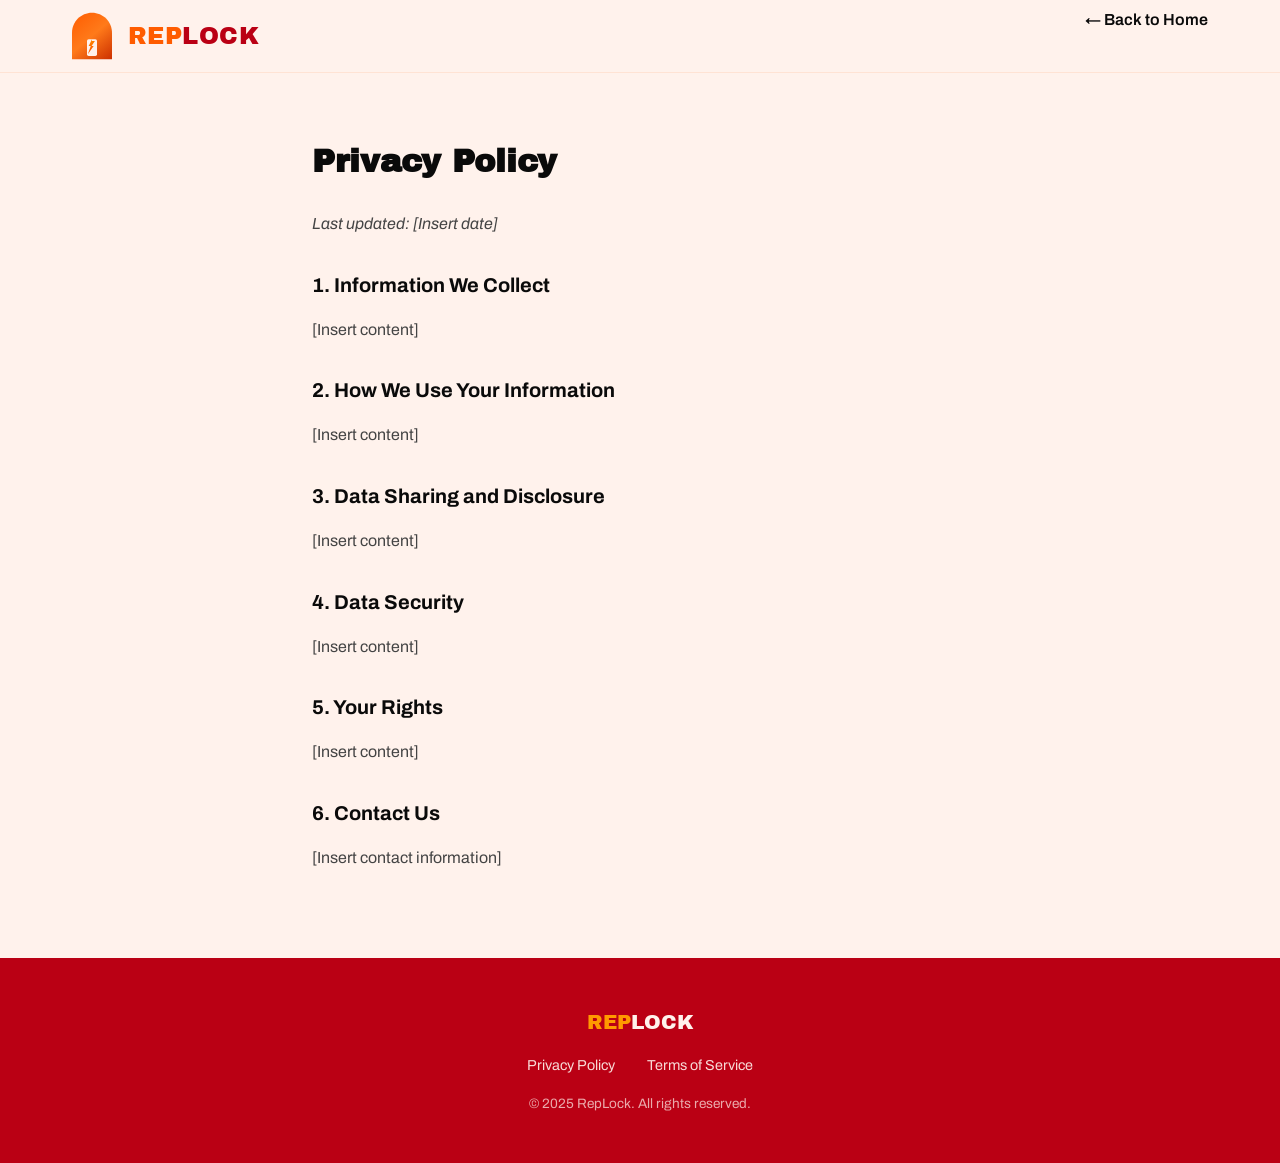
==== privacy.html @ a11ad2d0 "Initial commit: RepLock landing page Made-with: Cursor" ====
<!DOCTYPE html>
<html lang="en">
<head>
  <meta charset="UTF-8">
  <meta name="viewport" content="width=device-width, initial-scale=1.0">
  <title>Privacy Policy — RepLock</title>
  <link rel="preconnect" href="https://fonts.googleapis.com">
  <link rel="preconnect" href="https://fonts.gstatic.com" crossorigin>
  <link href="https://fonts.googleapis.com/css2?family=Archivo+Black&family=Archivo:wght@400;500;600;700&display=swap" rel="stylesheet">
  <link rel="stylesheet" href="styles.css">
  <style>
    .legal-page { padding: calc(var(--header-height, 72px) + var(--space-2xl, 3rem)) var(--space-lg) var(--space-2xl); max-width: 720px; margin: 0 auto; }
    .legal-page h1 { font-family: var(--font-display); font-size: 2rem; margin-bottom: var(--space-md); }
    .legal-page h2 { font-size: 1.25rem; margin-top: var(--space-lg); margin-bottom: var(--space-sm); }
    .legal-page p, .legal-page ul { margin-bottom: var(--space-md); color: #444; }
    .legal-page ul { padding-left: 1.5rem; }
    .legal-page a { color: var(--orange-primary); }
    .back-link { display: inline-block; margin-bottom: var(--space-lg); font-weight: 600; }
  </style>
</head>
<body>
  <header class="header">
    <nav class="nav">
      <a href="index.html" class="logo" aria-label="RepLock Home">
        <span class="logo-icon">
          <svg viewBox="0 0 48 56" fill="none" xmlns="http://www.w3.org/2000/svg" aria-hidden="true">
            <defs>
              <linearGradient id="logo-lock-grad" x1="0" y1="0" x2="48" y2="56" gradientUnits="userSpaceOnUse">
                <stop stop-color="#FF5C00"/><stop offset="0.5" stop-color="#FF7A1A"/><stop offset="1" stop-color="#CC3000"/>
              </linearGradient>
              <linearGradient id="logo-bolt-grad" x1="22" y1="28" x2="28" y2="44" gradientUnits="userSpaceOnUse">
                <stop stop-color="#FF9A00"/><stop offset="1" stop-color="#FF5C00"/>
              </linearGradient>
            </defs>
            <path d="M24 0C10.745 0 0 10.745 0 24v4h48v-4C48 10.745 37.255 0 24 0z" fill="url(#logo-lock-grad)"/>
            <path d="M0 28v28h48V28H0z" fill="url(#logo-lock-grad)"/>
            <rect x="18" y="32" width="12" height="20" rx="2" fill="#FFF2EC"/>
            <path d="M24 32L20 40h2.5L19 50l7-10h-2.5l4-6H24z" fill="url(#logo-bolt-grad)"/>
          </svg>
        </span>
        <span class="logo-text"><span class="logo-rep">REP</span><span class="logo-lock">LOCK</span></span>
      </a>
      <a href="index.html" class="back-link">← Back to Home</a>
    </nav>
  </header>

  <main class="legal-page">
    <h1>Privacy Policy</h1>
    <p><em>Last updated: [Insert date]</em></p>

    <!-- Insert your privacy policy content below -->

    <h2>1. Information We Collect</h2>
    <p>[Insert content]</p>

    <h2>2. How We Use Your Information</h2>
    <p>[Insert content]</p>

    <h2>3. Data Sharing and Disclosure</h2>
    <p>[Insert content]</p>

    <h2>4. Data Security</h2>
    <p>[Insert content]</p>

    <h2>5. Your Rights</h2>
    <p>[Insert content]</p>

    <h2>6. Contact Us</h2>
    <p>[Insert contact information]</p>
  </main>

  <footer class="footer">
    <div class="container">
      <a href="index.html" class="footer-logo">
        <span class="logo-text"><span class="logo-rep">REP</span><span class="logo-lock">LOCK</span></span>
      </a>
      <nav class="footer-legal">
        <a href="privacy.html">Privacy Policy</a>
        <a href="terms.html">Terms of Service</a>
      </nav>
      <p class="footer-copy">&copy; 2025 RepLock. All rights reserved.</p>
    </div>
  </footer>
</body>
</html>
---- styles.css ----
/* ============================================
   RepLock — Energy & Action
   Brand palette & design system
   ============================================ */

:root {
  /* Brand palette */
  --orange-primary: #FF5C00;
  --orange-dark: #CC3000;
  --orange-light: #FF9A00;
  --cream: #FFF2EC;
  --dark: #BA0014;
  --white: #ffffff;
  --black: #0a0a0a;

  /* Gradients */
  --gradient-fire: linear-gradient(135deg, #FF5C00 0%, #CC3000 50%, #BA0014 100%);
  --gradient-hero: linear-gradient(180deg, #FFF2EC 0%, #ffffff 40%, #FFF2EC 100%);
  --gradient-card: linear-gradient(145deg, #ffffff 0%, #FFF2EC 100%);

  /* Typography */
  --font-display: 'Archivo Black', sans-serif;
  --font-body: 'Archivo', sans-serif;

  /* Spacing */
  --space-xs: 0.5rem;
  --space-sm: 1rem;
  --space-md: 1.5rem;
  --space-lg: 2rem;
  --space-xl: 3rem;
  --space-2xl: 4rem;

  /* Layout */
  --container-max: 1200px;
  --header-height: 72px;
  --radius: 12px;
  --radius-lg: 20px;

  /* Transitions */
  --ease-out: cubic-bezier(0.22, 1, 0.36, 1);
  --duration: 0.3s;
}

/* Reset & base */
*, *::before, *::after {
  box-sizing: border-box;
  margin: 0;
  padding: 0;
}

html {
  scroll-behavior: smooth;
}

body {
  font-family: var(--font-body);
  font-size: 1rem;
  line-height: 1.6;
  color: var(--black);
  background: var(--cream);
  overflow-x: hidden;
}

a {
  color: inherit;
  text-decoration: none;
}

ul {
  list-style: none;
}

img {
  max-width: 100%;
  height: auto;
}

/* ============================================
   Header & Navigation
   ============================================ */

.header {
  position: fixed;
  top: 0;
  left: 0;
  right: 0;
  z-index: 100;
  background: rgba(255, 242, 236, 0.95);
  backdrop-filter: blur(12px);
  border-bottom: 1px solid rgba(255, 92, 0, 0.1);
}

.nav {
  position: relative;
  display: flex;
  align-items: center;
  justify-content: space-between;
  max-width: var(--container-max);
  margin: 0 auto;
  padding: var(--space-sm) var(--space-lg);
  height: var(--header-height);
}

.logo {
  display: flex;
  align-items: center;
  gap: var(--space-sm);
  font-family: var(--font-display);
  font-size: 1.5rem;
  letter-spacing: 0.02em;
}

.logo-icon {
  width: 40px;
  height: 48px;
  flex-shrink: 0;
}

.logo-icon svg {
  width: 100%;
  height: 100%;
  object-fit: contain;
}

.logo-rep {
  color: var(--orange-primary);
}

.logo-lock {
  color: var(--dark);
}

.nav-links {
  display: flex;
  align-items: center;
  gap: var(--space-lg);
}

.nav-links a {
  font-weight: 600;
  font-size: 0.95rem;
  transition: color var(--duration) var(--ease-out);
}

.nav-links a:hover {
  color: var(--orange-primary);
}

.nav-cta {
  padding: var(--space-xs) var(--space-md);
  background: var(--orange-primary);
  color: var(--white) !important;
  border-radius: var(--radius);
  transition: background var(--duration) var(--ease-out), transform var(--duration) var(--ease-out);
}

.nav-cta:hover {
  background: var(--orange-dark);
  transform: translateY(-2px);
}

.nav-toggle {
  display: none;
  flex-direction: column;
  gap: 6px;
  background: none;
  border: none;
  cursor: pointer;
  padding: var(--space-xs);
}

.nav-toggle span {
  width: 24px;
  height: 3px;
  background: var(--dark);
  border-radius: 2px;
  transition: transform var(--duration) var(--ease-out), opacity var(--duration) var(--ease-out);
}

.nav.open .nav-toggle span:nth-child(1) {
  transform: rotate(45deg) translate(5px, 5px);
}

.nav.open .nav-toggle span:nth-child(2) {
  opacity: 0;
}

.nav.open .nav-toggle span:nth-child(3) {
  transform: rotate(-45deg) translate(5px, -5px);
}

/* ============================================
   Hero
   ============================================ */

.hero {
  position: relative;
  min-height: 100vh;
  display: flex;
  align-items: center;
  padding-top: var(--header-height);
  overflow: hidden;
}

.hero-bg {
  position: absolute;
  inset: 0;
  background: var(--gradient-hero);
  z-index: 0;
}

.hero-bg::before {
  content: '';
  position: absolute;
  top: -50%;
  right: -20%;
  width: 80%;
  height: 150%;
  background: radial-gradient(ellipse, rgba(255, 92, 0, 0.15) 0%, transparent 70%);
  pointer-events: none;
}

.hero-bg::after {
  content: '';
  position: absolute;
  bottom: -30%;
  left: -10%;
  width: 60%;
  height: 100%;
  background: radial-gradient(ellipse, rgba(255, 154, 0, 0.1) 0%, transparent 70%);
  pointer-events: none;
}

.hero-content {
  position: relative;
  z-index: 1;
  max-width: var(--container-max);
  margin: 0 auto;
  padding: var(--space-2xl) var(--space-lg);
  display: grid;
  grid-template-columns: 1fr 1fr;
  gap: var(--space-2xl);
  align-items: center;
}

.hero-tagline {
  font-weight: 700;
  font-size: 0.9rem;
  text-transform: uppercase;
  letter-spacing: 0.15em;
  color: var(--orange-primary);
  margin-bottom: var(--space-sm);
}

.hero-title {
  font-family: var(--font-display);
  font-size: clamp(2.5rem, 5vw, 4rem);
  line-height: 1.1;
  letter-spacing: -0.02em;
  color: var(--black);
  margin-bottom: var(--space-md);
}

.hero-title .highlight {
  background: var(--gradient-fire);
  -webkit-background-clip: text;
  -webkit-text-fill-color: transparent;
  background-clip: text;
}

.hero-subtitle {
  font-size: 1.15rem;
  color: #333;
  max-width: 480px;
  margin-bottom: var(--space-lg);
}

.hero-ctas {
  display: flex;
  flex-wrap: wrap;
  gap: var(--space-md);
  margin-bottom: var(--space-xl);
}

/* Buttons */
.btn {
  display: inline-flex;
  align-items: center;
  justify-content: center;
  padding: var(--space-md) var(--space-xl);
  font-family: var(--font-body);
  font-weight: 700;
  font-size: 1rem;
  border-radius: var(--radius);
  transition: all var(--duration) var(--ease-out);
  cursor: pointer;
  border: 2px solid transparent;
}

.btn-primary {
  background: var(--orange-primary);
  color: var(--white);
  border-color: var(--orange-primary);
}

.btn-primary:hover {
  background: var(--orange-dark);
  border-color: var(--orange-dark);
  transform: translateY(-2px);
  box-shadow: 0 8px 24px rgba(255, 92, 0, 0.35);
}

.btn-secondary {
  background: transparent;
  color: var(--orange-primary);
  border-color: var(--orange-primary);
}

.btn-secondary:hover {
  background: rgba(255, 92, 0, 0.08);
  transform: translateY(-2px);
}

.btn-large {
  padding: var(--space-md) var(--space-xl);
  font-size: 1.1rem;
}

/* Phone mockup */
.hero-preview {
  display: flex;
  justify-content: center;
  align-items: center;
}

.phone-mockup {
  width: 280px;
  background: var(--dark);
  border-radius: 32px;
  padding: 12px;
  box-shadow: 0 24px 64px rgba(186, 0, 20, 0.25);
}

.phone-screen {
  background: var(--cream);
  border-radius: 24px;
  padding: var(--space-xl);
  display: flex;
  flex-direction: column;
  align-items: center;
  gap: var(--space-lg);
}

.mockup-rep-counter {
  width: 100%;
  background: var(--gradient-fire);
  border-radius: var(--radius-lg);
  padding: var(--space-lg);
  text-align: center;
}

.mockup-count {
  display: block;
  font-family: var(--font-display);
  font-size: 2.5rem;
  color: var(--white);
  line-height: 1.2;
}

.mockup-divider {
  opacity: 0.8;
  margin: 0 2px;
}

.mockup-label {
  display: block;
  font-size: 0.75rem;
  font-weight: 600;
  color: rgba(255, 255, 255, 0.9);
  text-transform: uppercase;
  letter-spacing: 0.1em;
  margin-top: var(--space-xs);
}

.mockup-progress {
  height: 6px;
  background: rgba(255, 255, 255, 0.3);
  border-radius: 3px;
  margin-top: var(--space-md);
  overflow: hidden;
}

.mockup-progress-fill {
  width: 70%;
  height: 100%;
  background: var(--white);
  border-radius: 3px;
  transition: width var(--duration) var(--ease-out);
}

.mockup-btn {
  width: 100%;
  padding: var(--space-md);
  background: var(--orange-primary);
  color: var(--white);
  font-family: var(--font-body);
  font-weight: 700;
  font-size: 1rem;
  border: none;
  border-radius: var(--radius);
  cursor: pointer;
  transition: background var(--duration) var(--ease-out);
}

.mockup-btn:hover {
  background: var(--orange-dark);
}

/* ============================================
   Sections
   ============================================ */

.container {
  max-width: var(--container-max);
  margin: 0 auto;
  padding: 0 var(--space-lg);
}

.section-title {
  font-family: var(--font-display);
  font-size: clamp(2rem, 4vw, 2.75rem);
  text-align: center;
  color: var(--black);
  margin-bottom: var(--space-md);
}

.section-subtitle {
  text-align: center;
  font-size: 1.1rem;
  color: #555;
  margin-bottom: var(--space-xl);
}

/* Value props */
.value-props {
  padding: var(--space-2xl) 0;
}

.value-grid {
  display: grid;
  grid-template-columns: repeat(4, 1fr);
  gap: var(--space-lg);
  margin-top: var(--space-xl);
}

.value-card {
  background: var(--gradient-card);
  border: 1px solid rgba(255, 92, 0, 0.15);
  border-radius: var(--radius-lg);
  padding: var(--space-xl);
  text-align: center;
  transition: transform var(--duration) var(--ease-out), box-shadow var(--duration) var(--ease-out);
}

.value-card:hover {
  transform: translateY(-4px);
  box-shadow: 0 12px 40px rgba(255, 92, 0, 0.15);
}

.value-icon {
  font-size: 2.5rem;
  margin-bottom: var(--space-md);
}

.value-card h3 {
  font-family: var(--font-display);
  font-size: 1.25rem;
  color: var(--dark);
  margin-bottom: var(--space-sm);
}

.value-card p {
  font-size: 0.95rem;
  color: #555;
  line-height: 1.6;
}

/* How it works */
.how-it-works {
  padding: var(--space-2xl) 0;
  background: var(--white);
}

.steps {
  display: flex;
  align-items: flex-start;
  justify-content: center;
  flex-wrap: wrap;
  gap: var(--space-md);
  margin-top: var(--space-xl);
}

.step {
  flex: 1;
  min-width: 200px;
  max-width: 260px;
  text-align: center;
  padding: var(--space-lg);
}

.step-num {
  display: inline-flex;
  align-items: center;
  justify-content: center;
  width: 48px;
  height: 48px;
  background: var(--gradient-fire);
  color: var(--white);
  font-family: var(--font-display);
  font-size: 1.25rem;
  border-radius: 50%;
  margin-bottom: var(--space-md);
}

.step h3 {
  font-family: var(--font-display);
  font-size: 1.1rem;
  color: var(--dark);
  margin-bottom: var(--space-sm);
}

.step p {
  font-size: 0.9rem;
  color: #555;
  line-height: 1.6;
}

.step-arrow {
  display: flex;
  align-items: center;
  padding-top: 60px;
  font-size: 1.5rem;
  color: var(--orange-primary);
  opacity: 0.6;
}

/* Exercises */
.exercises {
  padding: var(--space-2xl) 0;
}

.exercise-grid {
  display: grid;
  grid-template-columns: repeat(3, 1fr);
  gap: var(--space-md);
  margin-top: var(--space-xl);
}

.exercise-card {
  background: var(--white);
  border: 2px solid var(--orange-primary);
  border-radius: var(--radius);
  padding: var(--space-lg);
  font-family: var(--font-display);
  font-size: 1.1rem;
  color: var(--orange-primary);
  text-align: center;
  transition: all var(--duration) var(--ease-out);
}

.exercise-card:hover {
  background: var(--orange-primary);
  color: var(--white);
  transform: scale(1.02);
}

/* Vision */
.vision {
  padding: var(--space-2xl) 0;
  background: var(--white);
}

.vision-content {
  max-width: 720px;
  margin: 0 auto;
  text-align: center;
}

.vision-lead {
  font-size: 1.25rem;
  color: var(--black);
  margin-bottom: var(--space-md);
}

.vision-content p {
  color: #555;
  margin-bottom: var(--space-md);
}

.vision-stats {
  display: flex;
  justify-content: center;
  gap: var(--space-2xl);
  margin-top: var(--space-xl);
}

.stat {
  display: flex;
  flex-direction: column;
  align-items: center;
  padding: var(--space-lg) var(--space-xl);
  border: 2px solid var(--orange-primary);
  border-radius: var(--radius);
  background: var(--cream);
}

.stat-value {
  font-family: var(--font-display);
  font-size: 2rem;
  color: var(--orange-primary);
}

.stat-label {
  font-size: 0.9rem;
  font-weight: 600;
  color: var(--dark);
}

/* CTA */
.cta {
  padding: var(--space-2xl) 0;
}

.cta-box {
  max-width: 560px;
  margin: 0 auto;
  background: var(--gradient-fire);
  border-radius: var(--radius-lg);
  padding: var(--space-2xl);
  text-align: center;
}

.cta-title {
  font-family: var(--font-display);
  font-size: clamp(1.75rem, 3vw, 2.25rem);
  color: var(--white);
  margin-bottom: var(--space-sm);
}

.cta-subtitle {
  font-size: 1.1rem;
  color: rgba(255, 255, 255, 0.9);
  margin-bottom: var(--space-lg);
}

.cta-form {
  display: flex;
  flex-direction: column;
  gap: var(--space-md);
}

.cta-form input {
  padding: var(--space-md) var(--space-lg);
  font-family: var(--font-body);
  font-size: 1rem;
  border: 2px solid rgba(255, 255, 255, 0.3);
  border-radius: var(--radius);
  background: rgba(255, 255, 255, 0.95);
  transition: border-color var(--duration) var(--ease-out);
}

.cta-form input:focus {
  outline: none;
  border-color: var(--white);
}

.cta-form .btn-primary {
  background: var(--white);
  color: var(--orange-primary);
  border-color: var(--white);
}

.cta-form .btn-primary:hover {
  background: var(--cream);
  border-color: var(--cream);
  color: var(--orange-dark);
}

.cta-note {
  font-size: 0.85rem;
  color: rgba(255, 255, 255, 0.8);
  margin-top: var(--space-md);
}

/* Footer */
.footer {
  padding: var(--space-xl) 0;
  background: var(--dark);
  color: var(--cream);
  text-align: center;
}

.footer-logo {
  font-family: var(--font-display);
  font-size: 1.25rem;
  display: inline-block;
  margin-bottom: var(--space-sm);
}

.footer-logo .logo-rep {
  color: var(--orange-light);
}

.footer-logo .logo-lock {
  color: var(--cream);
}

.footer-tagline {
  font-size: 0.9rem;
  opacity: 0.9;
  margin-bottom: var(--space-sm);
}

.footer-legal {
  display: flex;
  justify-content: center;
  gap: var(--space-lg);
  margin-bottom: var(--space-sm);
}

.footer-legal a {
  font-size: 0.9rem;
  color: var(--cream);
  opacity: 0.9;
  transition: opacity var(--duration) var(--ease-out);
}

.footer-legal a:hover {
  opacity: 1;
  text-decoration: underline;
}

.footer-copy {
  font-size: 0.85rem;
  opacity: 0.7;
}

/* ============================================
   Responsive
   ============================================ */

@media (max-width: 1024px) {
  .hero-content {
    grid-template-columns: 1fr;
    text-align: center;
  }

  .hero-subtitle {
    margin-left: auto;
    margin-right: auto;
  }

  .hero-ctas {
    justify-content: center;
  }

  .value-grid {
    grid-template-columns: repeat(2, 1fr);
  }

  .steps {
    flex-direction: column;
    align-items: center;
  }

  .step-arrow {
    transform: rotate(90deg);
    padding-top: 0;
  }
}

@media (max-width: 768px) {
  .nav-links {
    display: none;
  }

  .nav-toggle {
    display: flex;
  }

  .nav.open .nav-links {
    display: flex;
    flex-direction: column;
    position: absolute;
    top: 100%;
    left: 0;
    right: 0;
    background: var(--cream);
    padding: var(--space-lg);
    border-bottom: 1px solid rgba(255, 92, 0, 0.2);
  }

  .value-grid {
    grid-template-columns: 1fr;
  }

  .exercise-grid {
    grid-template-columns: repeat(2, 1fr);
  }

  .vision-stats {
    flex-direction: column;
  }
}

@media (max-width: 480px) {
  .hero-ctas {
    flex-direction: column;
  }

  .btn {
    width: 100%;
  }

  .phone-mockup {
    width: 260px;
  }

  .exercise-grid {
    grid-template-columns: 1fr;
  }
}
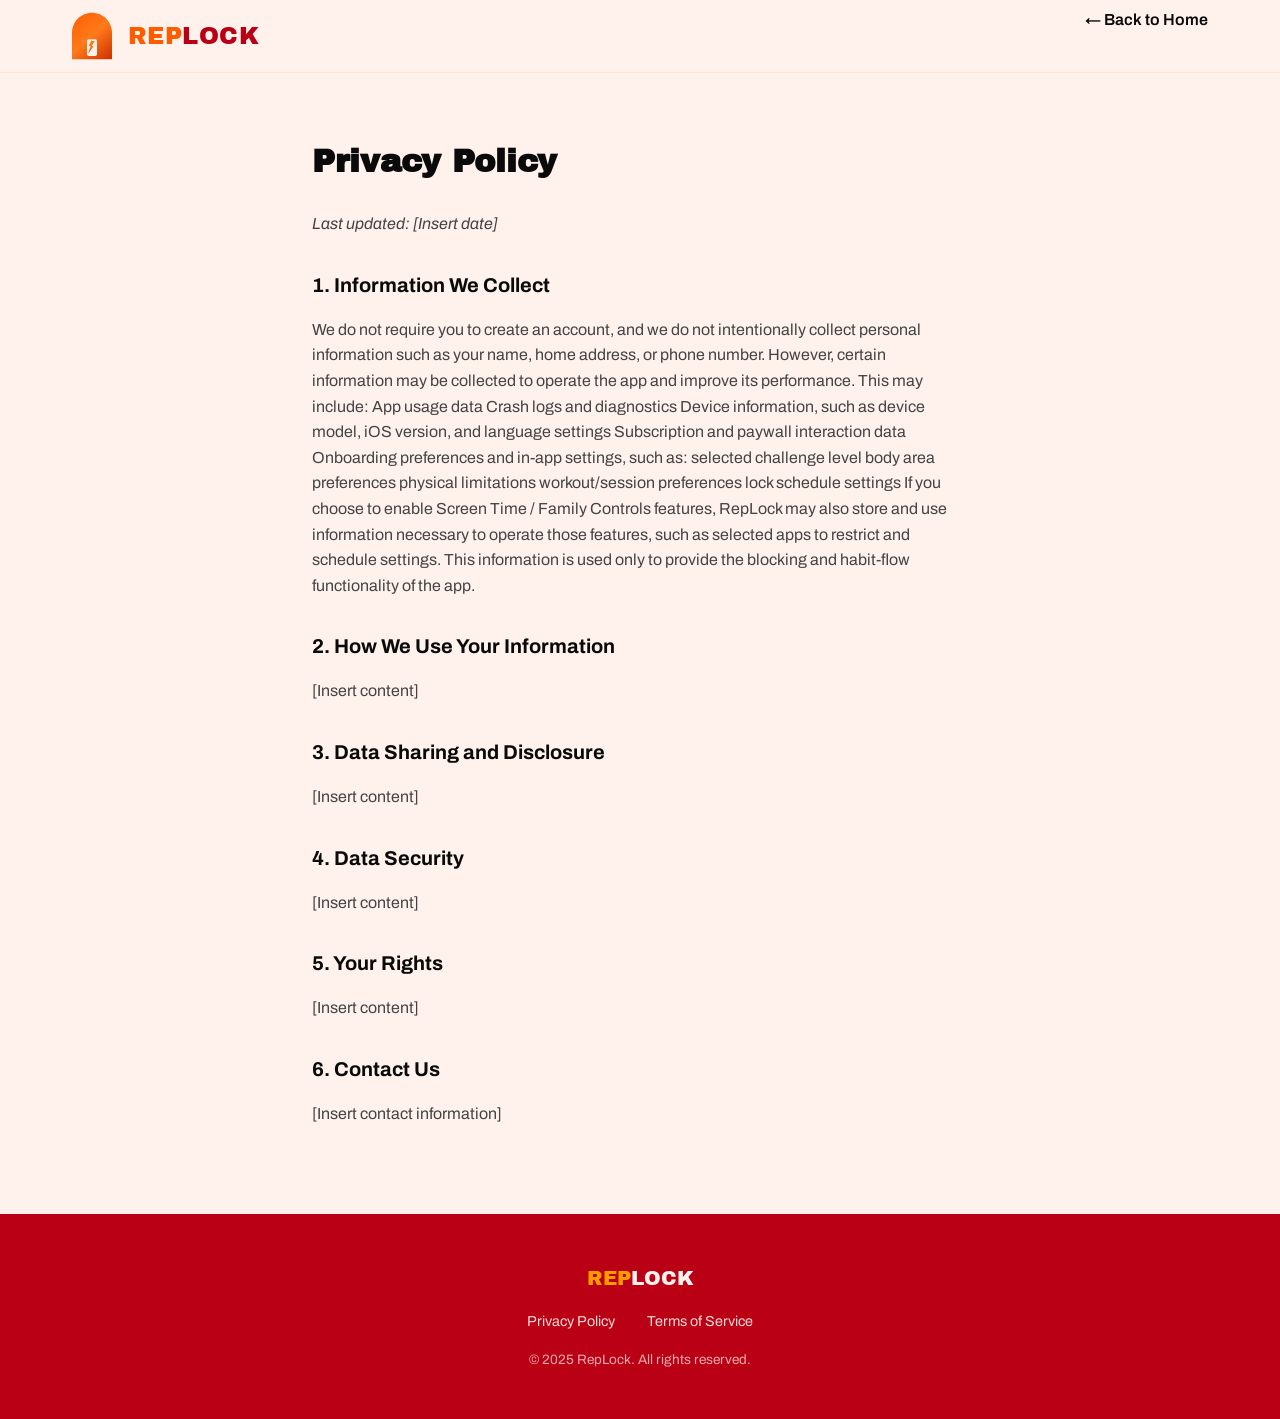
==== commit 5fb46697: "Update privacy.html" ====
--- a/privacy.html
+++ b/privacy.html
@@ -51,7 +51,20 @@
     <!-- Insert your privacy policy content below -->
 
     <h2>1. Information We Collect</h2>
-    <p>[Insert content]</p>
+    <p>We do not require you to create an account, and we do not intentionally collect personal information such as your name, home address, or phone number.
+However, certain information may be collected to operate the app and improve its performance. This may include:
+App usage data
+Crash logs and diagnostics
+Device information, such as device model, iOS version, and language settings
+Subscription and paywall interaction data
+Onboarding preferences and in-app settings, such as:
+selected challenge level
+body area preferences
+physical limitations
+workout/session preferences
+lock schedule settings
+If you choose to enable Screen Time / Family Controls features, RepLock may also store and use information necessary to operate those features, such as selected apps to restrict and schedule settings. This information is used only to provide the blocking and habit-flow functionality of the app.
+</p>
 
     <h2>2. How We Use Your Information</h2>
     <p>[Insert content]</p>
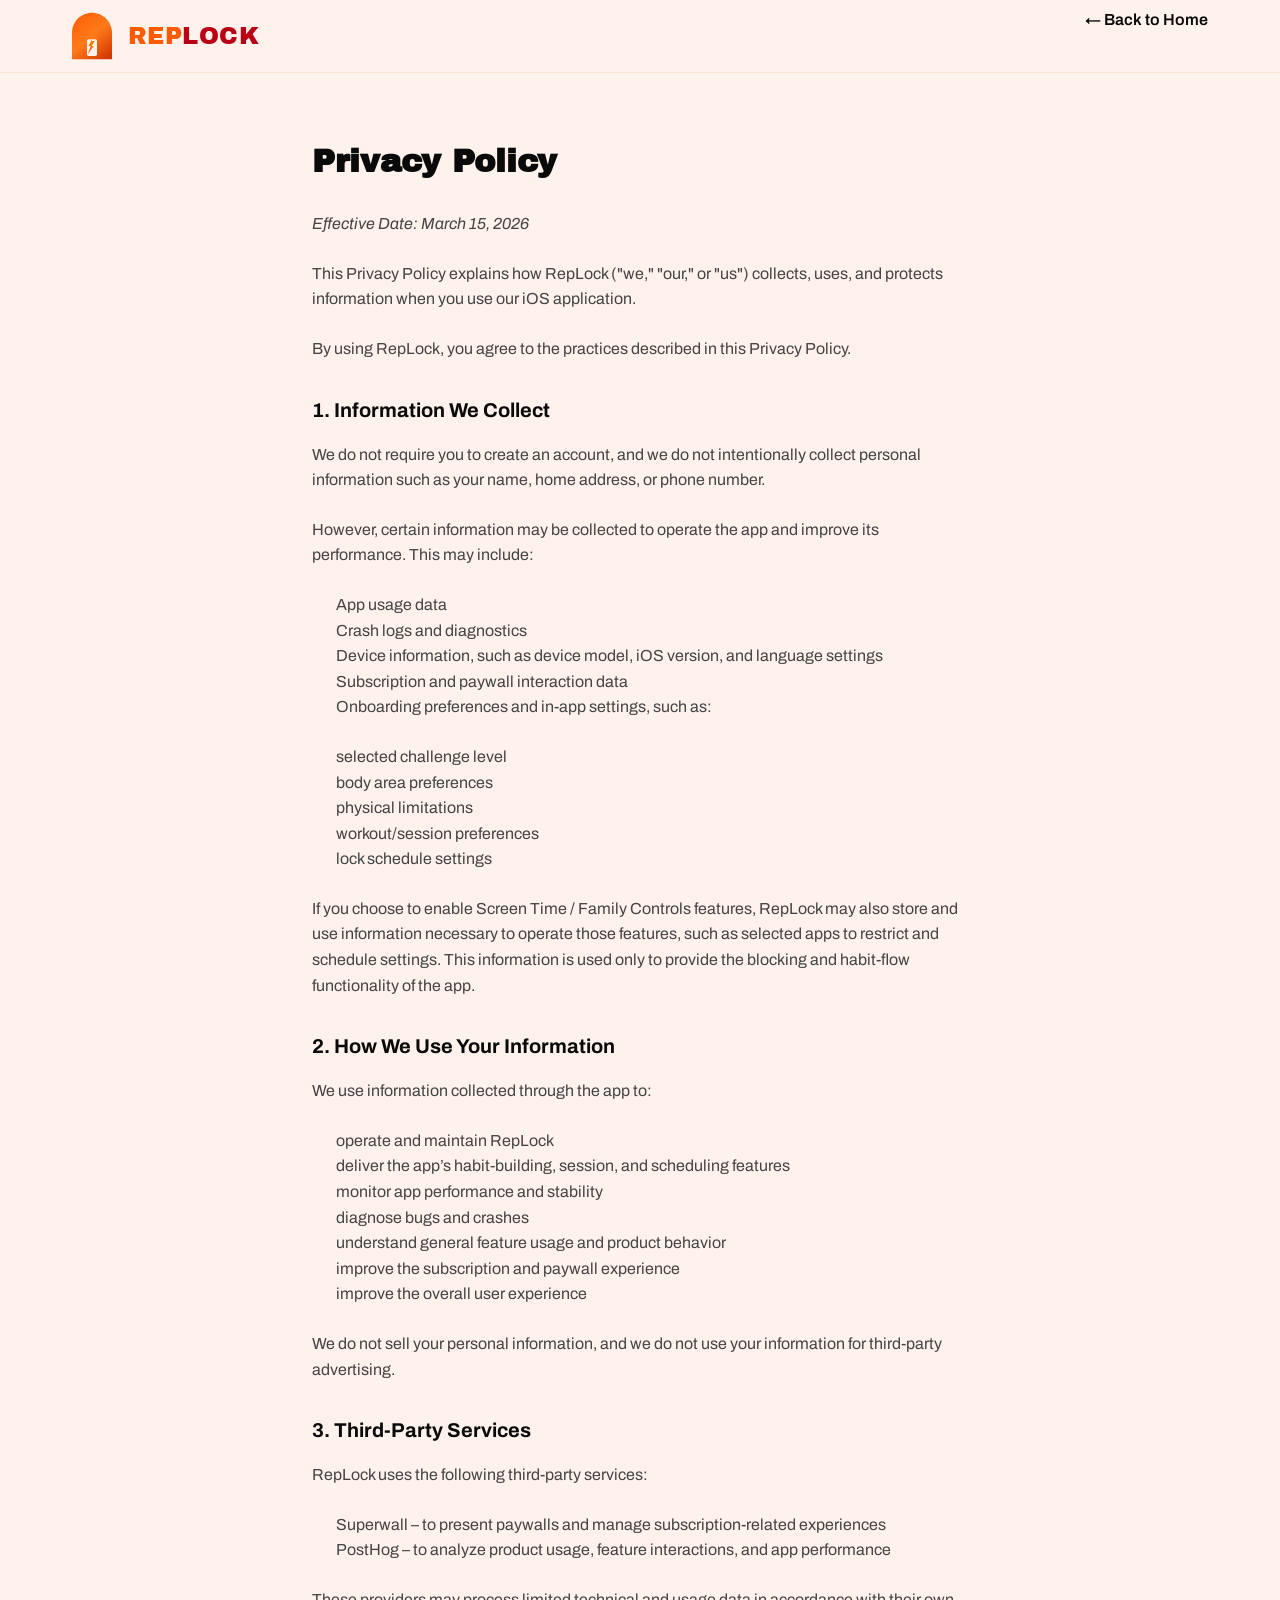
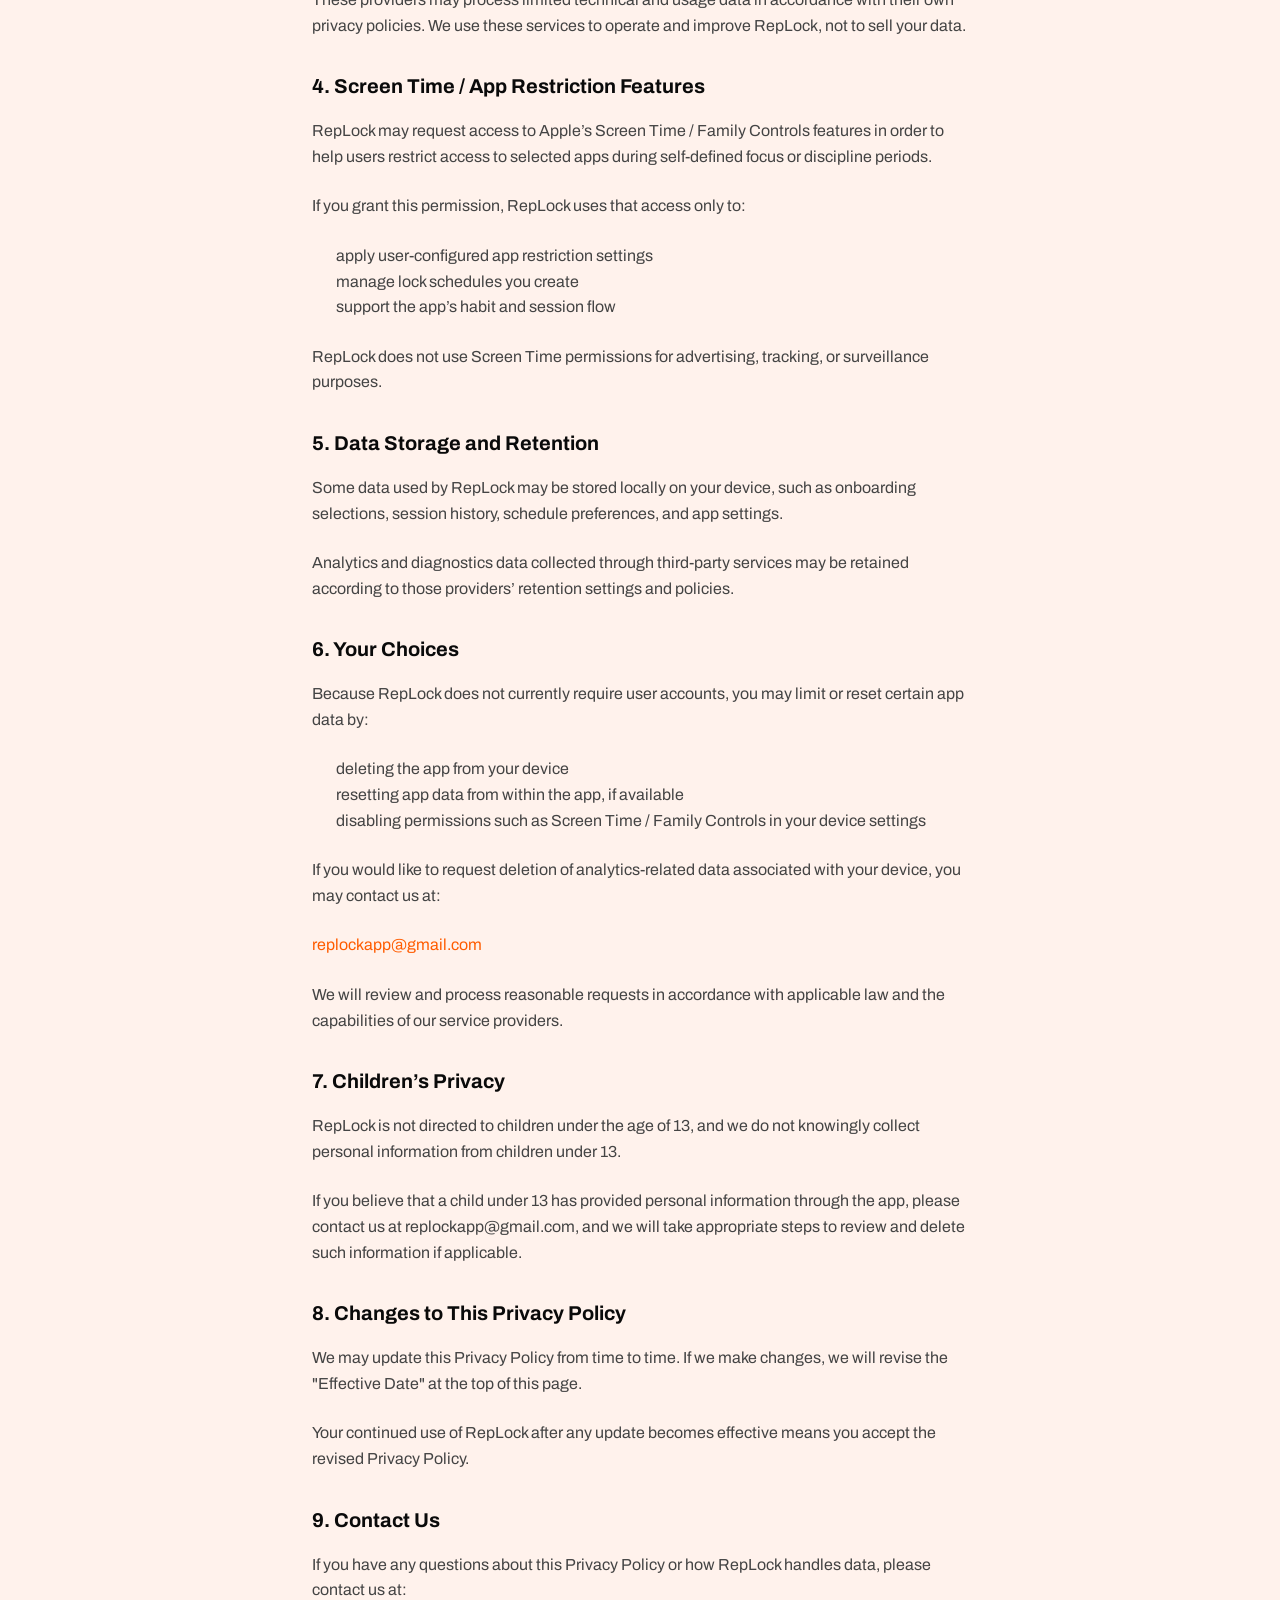
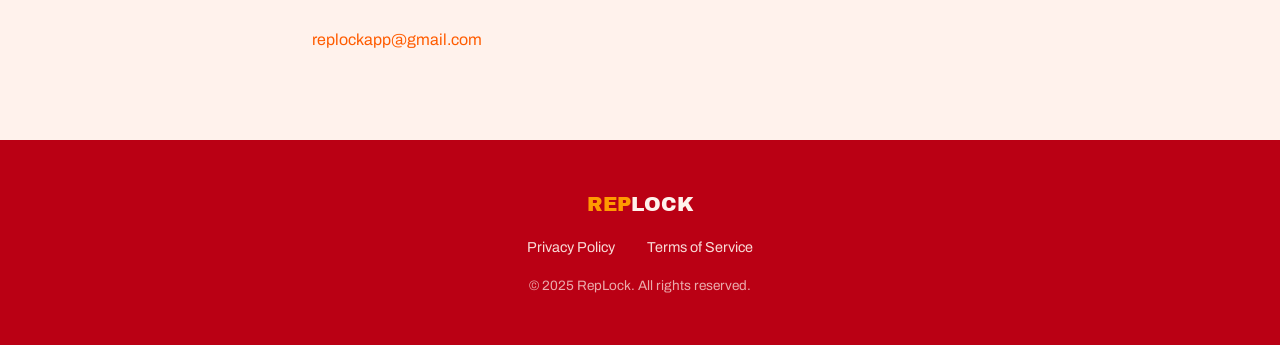
==== commit f389d410: "Update privacy & terms content Made-with: Cursor" ====
--- a/privacy.html
+++ b/privacy.html
@@ -46,40 +46,86 @@
 
   <main class="legal-page">
     <h1>Privacy Policy</h1>
-    <p><em>Last updated: [Insert date]</em></p>
-
-    <!-- Insert your privacy policy content below -->
+    <p><em>Effective Date: March 15, 2026</em></p>
+    <p>This Privacy Policy explains how RepLock ("we," "our," or "us") collects, uses, and protects information when you use our iOS application.</p>
+    <p>By using RepLock, you agree to the practices described in this Privacy Policy.</p>
 
     <h2>1. Information We Collect</h2>
-    <p>We do not require you to create an account, and we do not intentionally collect personal information such as your name, home address, or phone number.
-However, certain information may be collected to operate the app and improve its performance. This may include:
-App usage data
-Crash logs and diagnostics
-Device information, such as device model, iOS version, and language settings
-Subscription and paywall interaction data
-Onboarding preferences and in-app settings, such as:
-selected challenge level
-body area preferences
-physical limitations
-workout/session preferences
-lock schedule settings
-If you choose to enable Screen Time / Family Controls features, RepLock may also store and use information necessary to operate those features, such as selected apps to restrict and schedule settings. This information is used only to provide the blocking and habit-flow functionality of the app.
-</p>
+    <p>We do not require you to create an account, and we do not intentionally collect personal information such as your name, home address, or phone number.</p>
+    <p>However, certain information may be collected to operate the app and improve its performance. This may include:</p>
+    <ul>
+      <li>App usage data</li>
+      <li>Crash logs and diagnostics</li>
+      <li>Device information, such as device model, iOS version, and language settings</li>
+      <li>Subscription and paywall interaction data</li>
+      <li>Onboarding preferences and in-app settings, such as:</li>
+    </ul>
+    <ul>
+      <li>selected challenge level</li>
+      <li>body area preferences</li>
+      <li>physical limitations</li>
+      <li>workout/session preferences</li>
+      <li>lock schedule settings</li>
+    </ul>
+    <p>If you choose to enable Screen Time / Family Controls features, RepLock may also store and use information necessary to operate those features, such as selected apps to restrict and schedule settings. This information is used only to provide the blocking and habit-flow functionality of the app.</p>
 
     <h2>2. How We Use Your Information</h2>
-    <p>[Insert content]</p>
+    <p>We use information collected through the app to:</p>
+    <ul>
+      <li>operate and maintain RepLock</li>
+      <li>deliver the app’s habit-building, session, and scheduling features</li>
+      <li>monitor app performance and stability</li>
+      <li>diagnose bugs and crashes</li>
+      <li>understand general feature usage and product behavior</li>
+      <li>improve the subscription and paywall experience</li>
+      <li>improve the overall user experience</li>
+    </ul>
+    <p>We do not sell your personal information, and we do not use your information for third-party advertising.</p>
 
-    <h2>3. Data Sharing and Disclosure</h2>
-    <p>[Insert content]</p>
+    <h2>3. Third-Party Services</h2>
+    <p>RepLock uses the following third-party services:</p>
+    <ul>
+      <li>Superwall – to present paywalls and manage subscription-related experiences</li>
+      <li>PostHog – to analyze product usage, feature interactions, and app performance</li>
+    </ul>
+    <p>These providers may process limited technical and usage data in accordance with their own privacy policies. We use these services to operate and improve RepLock, not to sell your data.</p>
 
-    <h2>4. Data Security</h2>
-    <p>[Insert content]</p>
+    <h2>4. Screen Time / App Restriction Features</h2>
+    <p>RepLock may request access to Apple’s Screen Time / Family Controls features in order to help users restrict access to selected apps during self-defined focus or discipline periods.</p>
+    <p>If you grant this permission, RepLock uses that access only to:</p>
+    <ul>
+      <li>apply user-configured app restriction settings</li>
+      <li>manage lock schedules you create</li>
+      <li>support the app’s habit and session flow</li>
+    </ul>
+    <p>RepLock does not use Screen Time permissions for advertising, tracking, or surveillance purposes.</p>
 
-    <h2>5. Your Rights</h2>
-    <p>[Insert content]</p>
+    <h2>5. Data Storage and Retention</h2>
+    <p>Some data used by RepLock may be stored locally on your device, such as onboarding selections, session history, schedule preferences, and app settings.</p>
+    <p>Analytics and diagnostics data collected through third-party services may be retained according to those providers’ retention settings and policies.</p>
 
-    <h2>6. Contact Us</h2>
-    <p>[Insert contact information]</p>
+    <h2>6. Your Choices</h2>
+    <p>Because RepLock does not currently require user accounts, you may limit or reset certain app data by:</p>
+    <ul>
+      <li>deleting the app from your device</li>
+      <li>resetting app data from within the app, if available</li>
+      <li>disabling permissions such as Screen Time / Family Controls in your device settings</li>
+    </ul>
+    <p>If you would like to request deletion of analytics-related data associated with your device, you may contact us at:</p>
+    <p><a href="mailto:replockapp@gmail.com">replockapp@gmail.com</a></p>
+    <p>We will review and process reasonable requests in accordance with applicable law and the capabilities of our service providers.</p>
+
+    <h2>7. Children’s Privacy</h2>
+    <p>RepLock is not directed to children under the age of 13, and we do not knowingly collect personal information from children under 13.</p>
+    <p>If you believe that a child under 13 has provided personal information through the app, please contact us at replockapp@gmail.com, and we will take appropriate steps to review and delete such information if applicable.</p>
+
+    <h2>8. Changes to This Privacy Policy</h2>
+    <p>We may update this Privacy Policy from time to time. If we make changes, we will revise the "Effective Date" at the top of this page.</p>
+    <p>Your continued use of RepLock after any update becomes effective means you accept the revised Privacy Policy.</p>
+
+    <h2>9. Contact Us</h2>
+    <p>If you have any questions about this Privacy Policy or how RepLock handles data, please contact us at:</p>
+    <p><a href="mailto:replockapp@gmail.com">replockapp@gmail.com</a></p>
   </main>
 
   <footer class="footer">
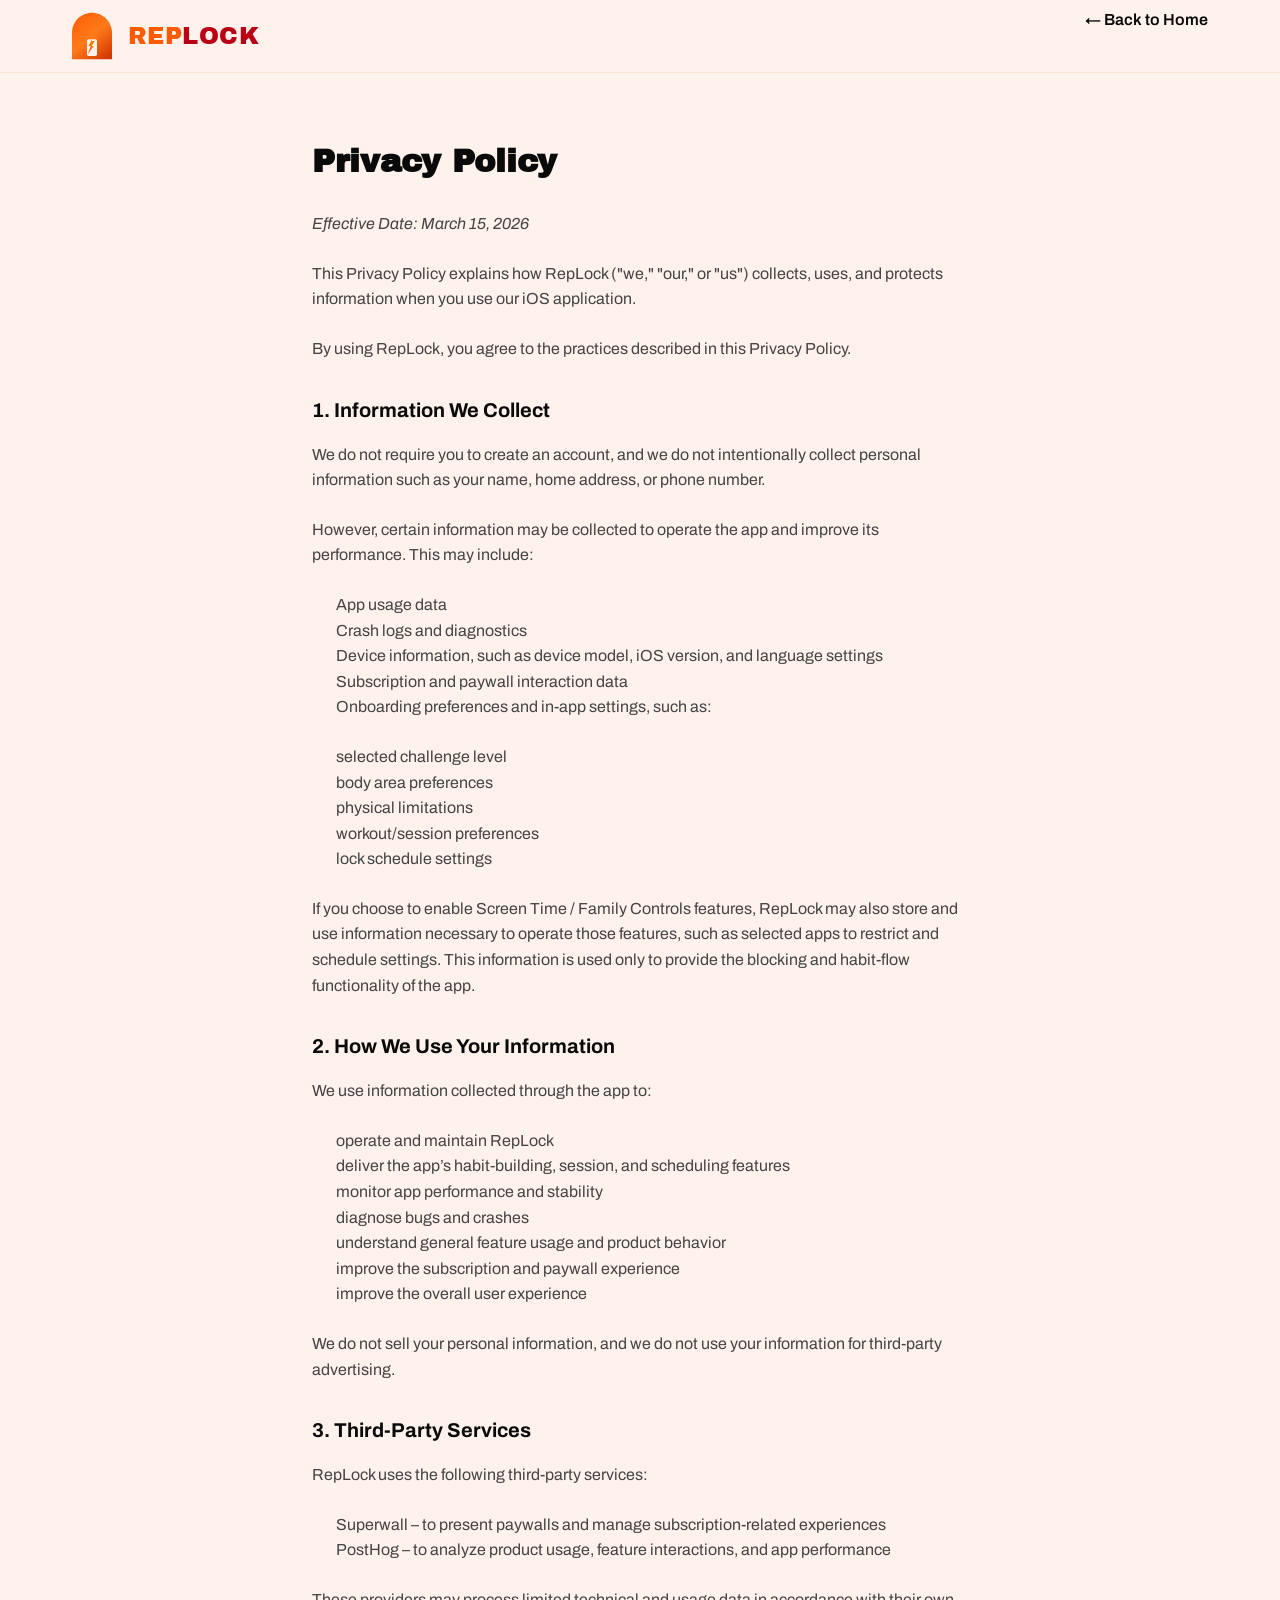
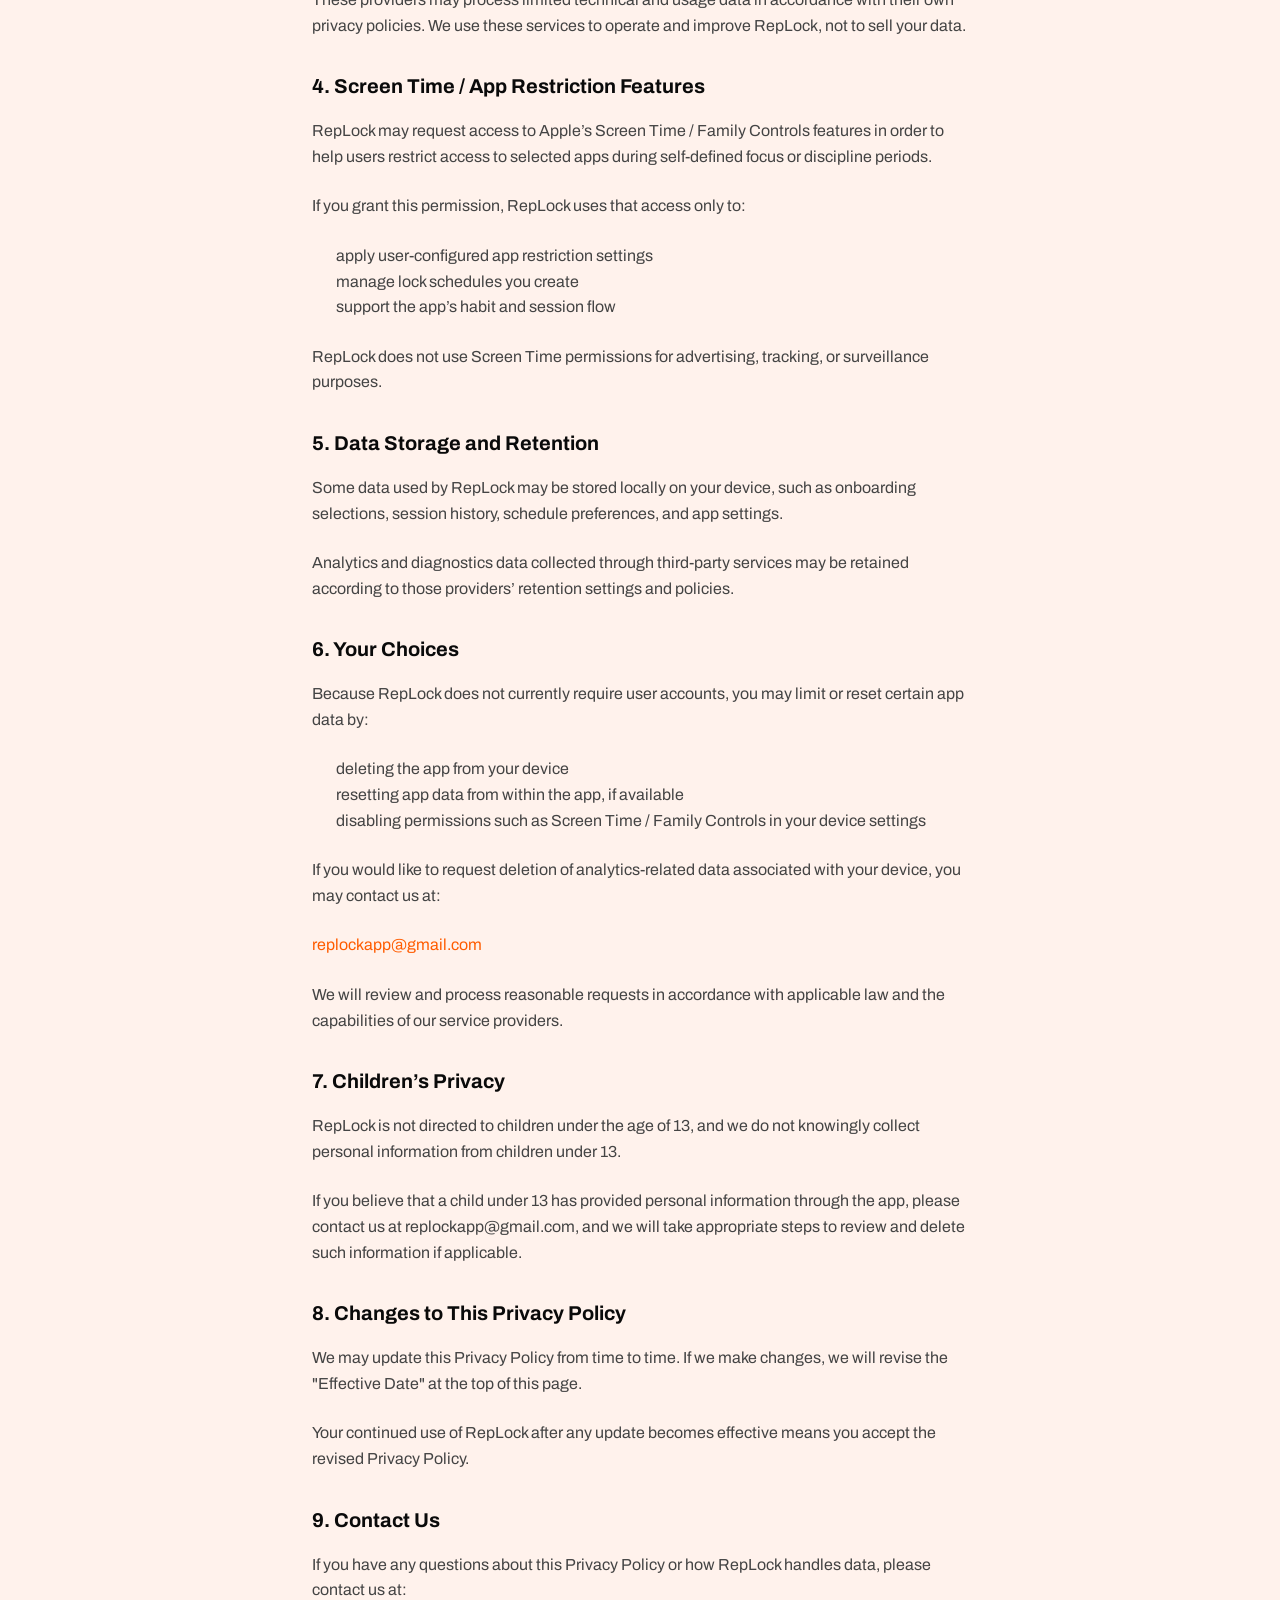
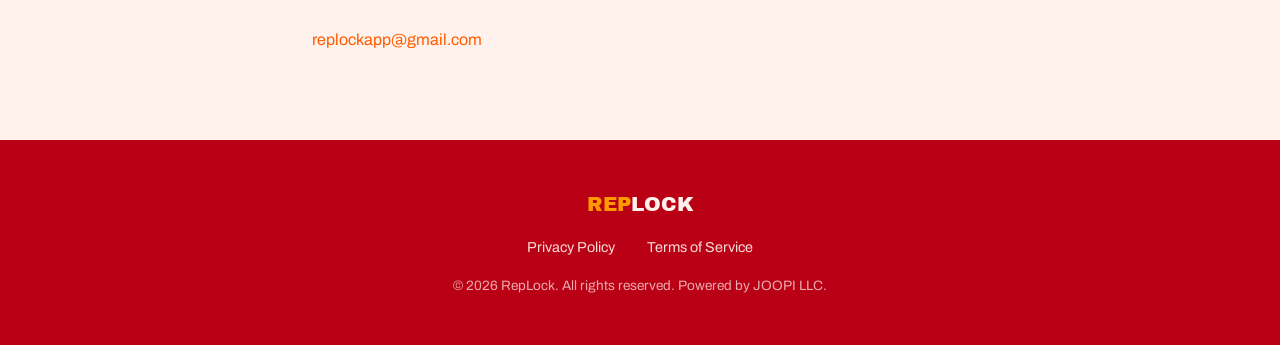
==== commit 37d821de: "Update privacy.html" ====
--- a/privacy.html
+++ b/privacy.html
@@ -137,7 +137,7 @@
         <a href="privacy.html">Privacy Policy</a>
         <a href="terms.html">Terms of Service</a>
       </nav>
-      <p class="footer-copy">&copy; 2025 RepLock. All rights reserved.</p>
+      <p class="footer-copy">&copy; 2026 RepLock. All rights reserved. Powered by JOOPI LLC.</p>
     </div>
   </footer>
 </body>
